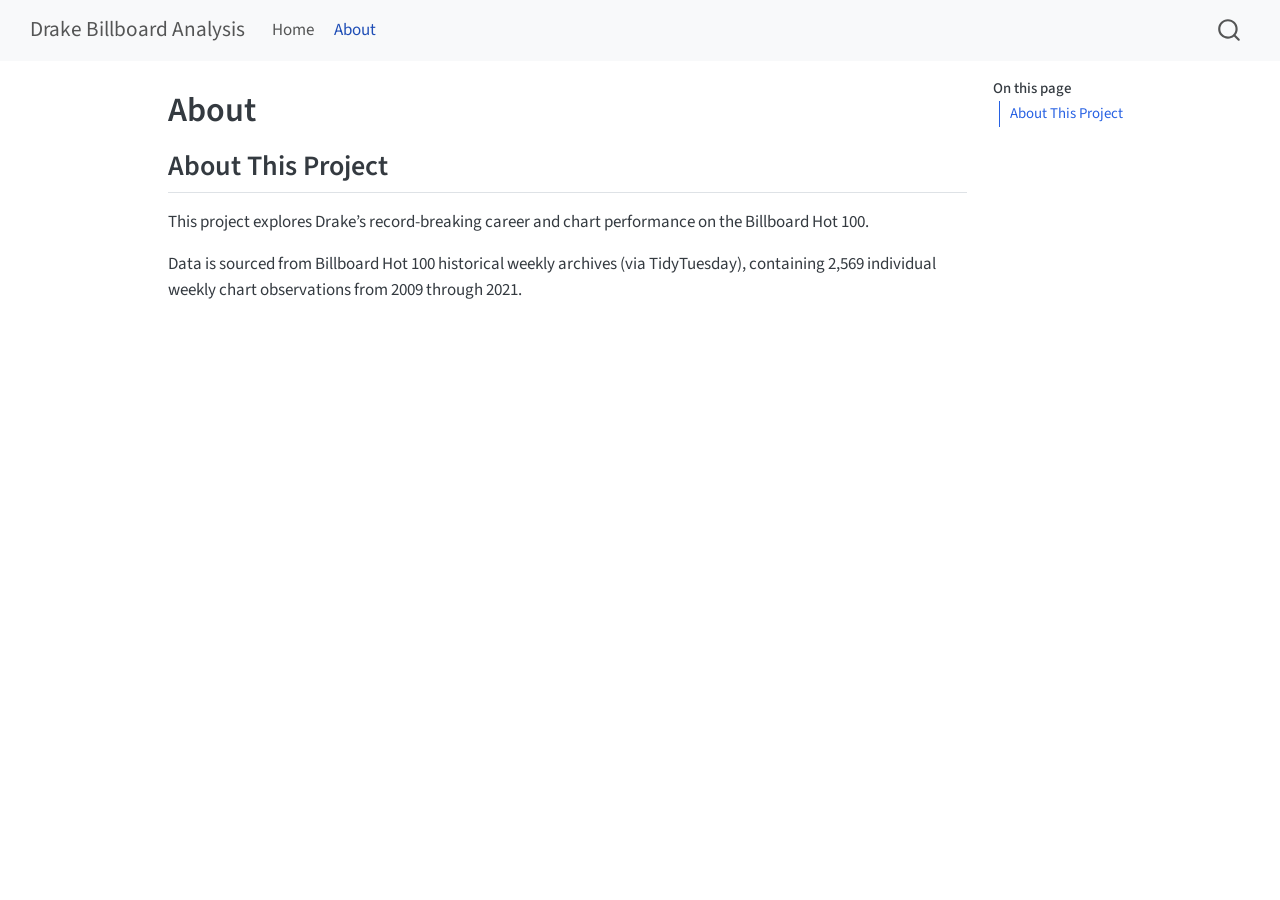
==== about.html @ 7ad4e437 "Built site for gh-pages" ====
<!DOCTYPE html>
<html xmlns="http://www.w3.org/1999/xhtml" lang="en" xml:lang="en"><head>

<meta charset="utf-8">
<meta name="generator" content="quarto-1.10.18">

<meta name="viewport" content="width=device-width, initial-scale=1.0, user-scalable=yes">


<title>About – Drake Billboard Analysis</title>
<style>
/* Default styles provided by pandoc.
** See https://pandoc.org/MANUAL.html#variables-for-html for config info.
*/
span.smallcaps{font-variant: small-caps;}
div.columns{display: flex; gap: 1.5em;}
div.column{flex: auto;}
@media screen {
div.columns{gap: min(4vw, 1.5em);}
div.column{overflow-x: auto;}
}
div.hanging-indent{margin-left: 1.5em; text-indent: -1.5em;}
ul.task-list{list-style: none;}
ul.task-list li input[type="checkbox"] {
  width: 0.8em;
  margin: 0 0.8em 0.2em -1em; /* quarto-specific, see https://github.com/quarto-dev/quarto-cli/issues/4556 */ 
  vertical-align: middle;
}
</style>


<script src="site_libs/quarto-nav/quarto-nav.js"></script>
<script src="site_libs/quarto-nav/headroom.min.js"></script>
<script src="site_libs/clipboard/clipboard.min.js"></script>
<script src="site_libs/quarto-search/autocomplete.umd.js"></script>
<script src="site_libs/quarto-search/fuse.min.js"></script>
<script src="site_libs/quarto-search/quarto-search.js"></script>
<meta name="quarto:offset" content="./">
<script src="site_libs/quarto-html/quarto.js" type="module"></script>
<script src="site_libs/quarto-html/tabsets/tabsets.js" type="module"></script>
<script src="site_libs/quarto-html/popper.min.js"></script>
<script src="site_libs/quarto-html/tippy.umd.min.js"></script>
<script src="site_libs/quarto-html/anchor.min.js"></script>
<link href="site_libs/quarto-html/tippy.css" rel="stylesheet">
<link href="site_libs/quarto-html/quarto-syntax-highlighting-64a204ab8560d761af7679ceaba22944.css" rel="stylesheet" id="quarto-text-highlighting-styles">
<script src="site_libs/bootstrap/bootstrap.min.js"></script>
<link href="site_libs/bootstrap/bootstrap-icons.css" rel="stylesheet">
<link href="site_libs/bootstrap/bootstrap-5453c8eb392fbb9e83e403fa6f01b86a.min.css" rel="stylesheet" append-hash="true" id="quarto-bootstrap" data-mode="light">
<script id="quarto-search-options" type="application/json">{
  "location": "navbar",
  "copy-button": false,
  "collapse-after": 3,
  "panel-placement": "end",
  "type": "overlay",
  "limit": 50,
  "keyboard-shortcut": [
    "f",
    "/",
    "s"
  ],
  "show-item-context": false,
  "language": {
    "search-no-results-text": "No results",
    "search-matching-documents-text": "matching documents",
    "search-copy-link-title": "Copy link to search",
    "search-hide-matches-text": "Hide additional matches",
    "search-more-match-text": "more match in this document",
    "search-more-matches-text": "more matches in this document",
    "search-clear-button-title": "Clear",
    "search-text-placeholder": "",
    "search-detached-cancel-button-title": "Cancel",
    "search-submit-button-title": "Submit",
    "search-label": "Search"
  }
}</script>


</head>

<body class="nav-fixed quarto-light">

<div id="quarto-search-results"></div>
  <header id="quarto-header" class="headroom fixed-top">
    <nav class="navbar navbar-expand-lg " data-bs-theme="dark">
      <div class="navbar-container container-fluid">
      <div class="navbar-brand-container mx-auto">
    <a class="navbar-brand" href="./index.html">
    <span class="navbar-title">Drake Billboard Analysis</span>
    </a>
  </div>
            <div id="quarto-search" class="" title="Search"></div>
          <button class="navbar-toggler" type="button" data-bs-toggle="collapse" data-bs-target="#navbarCollapse" aria-controls="navbarCollapse" role="menu" aria-expanded="false" aria-label="Toggle navigation" onclick="if (window.quartoToggleHeadroom) { window.quartoToggleHeadroom(); }">
  <span class="navbar-toggler-icon"></span>
</button>
          <div class="collapse navbar-collapse" id="navbarCollapse">
            <ul class="navbar-nav navbar-nav-scroll me-auto">
  <li class="nav-item">
    <a class="nav-link" href="./index.html"> 
<span class="menu-text">Home</span></a>
  </li>  
  <li class="nav-item">
    <a class="nav-link active" href="./about.html" aria-current="page"> 
<span class="menu-text">About</span></a>
  </li>  
</ul>
          </div> <!-- /navcollapse -->
            <div class="quarto-navbar-tools">
</div>
      </div> <!-- /container-fluid -->
    </nav>
</header>
<!-- content -->
<div id="quarto-content" class="quarto-container page-columns page-rows-contents page-layout-article page-navbar">
<!-- sidebar -->
<!-- margin-sidebar -->
    <div id="quarto-margin-sidebar" class="sidebar margin-sidebar">
        <nav id="TOC" role="doc-toc" class="toc-active">
    <h2 id="toc-title">On this page</h2>
   
  <ul>
  <li><a href="#about-this-project" id="toc-about-this-project" class="nav-link active" data-scroll-target="#about-this-project">About This Project</a></li>
  </ul>
</nav>
    </div>
<!-- main -->
<main class="content" id="quarto-document-content">

<header id="title-block-header" class="quarto-title-block default">
<div class="quarto-title">
<h1 class="title">About</h1>
</div>



<div class="quarto-title-meta">

    
  
    
  </div>
  


</header>


<section id="about-this-project" class="level2">
<h2 class="anchored" data-anchor-id="about-this-project">About This Project</h2>
<p>This project explores Drake’s record-breaking career and chart performance on the Billboard Hot 100.</p>
<p>Data is sourced from Billboard Hot 100 historical weekly archives (via TidyTuesday), containing 2,569 individual weekly chart observations from 2009 through 2021.</p>


</section>

</main> <!-- /main -->
<script id="quarto-html-after-body" type="application/javascript">
  window.document.addEventListener("DOMContentLoaded", function (event) {
    const icon = "";
    const anchorJS = new window.AnchorJS();
    anchorJS.options = {
      placement: 'right',
      icon: icon
    };
    anchorJS.add('.anchored');
    const isCodeAnnotation = (el) => {
      for (const clz of el.classList) {
        if (clz.startsWith('code-annotation-')) {                     
          return true;
        }
      }
      return false;
    }
    const onCopySuccess = function(e) {
      // button target
      const button = e.trigger;
      // don't keep focus
      button.blur();
      // flash "checked"
      button.classList.add('code-copy-button-checked');
      var currentTitle = button.getAttribute("title");
      button.setAttribute("title", "Copied!");
      let tooltip;
      if (window.bootstrap) {
        button.setAttribute("data-bs-toggle", "tooltip");
        button.setAttribute("data-bs-placement", "left");
        button.setAttribute("data-bs-title", "Copied!");
        tooltip = new bootstrap.Tooltip(button, 
          { trigger: "manual", 
            customClass: "code-copy-button-tooltip",
            offset: [0, -8]});
        tooltip.show();    
      }
      setTimeout(function() {
        if (tooltip) {
          tooltip.hide();
          button.removeAttribute("data-bs-title");
          button.removeAttribute("data-bs-toggle");
          button.removeAttribute("data-bs-placement");
        }
        button.setAttribute("title", currentTitle);
        button.classList.remove('code-copy-button-checked');
      }, 1000);
      // clear code selection
      e.clearSelection();
    }
    const getTextToCopy = function(trigger) {
      const outerScaffold = trigger.parentElement.cloneNode(true);
      const codeEl = outerScaffold.querySelector('code');
      for (const childEl of codeEl.children) {
        if (isCodeAnnotation(childEl)) {
          childEl.remove();
        }
      }
      return codeEl.innerText;
    }
    const clipboard = new window.ClipboardJS('.code-copy-button:not([data-in-quarto-modal])', {
      text: getTextToCopy
    });
    clipboard.on('success', onCopySuccess);
    if (window.document.getElementById('quarto-embedded-source-code-modal')) {
      const clipboardModal = new window.ClipboardJS('.code-copy-button[data-in-quarto-modal]', {
        text: getTextToCopy,
        container: window.document.getElementById('quarto-embedded-source-code-modal')
      });
      clipboardModal.on('success', onCopySuccess);
    }
      var localhostRegex = new RegExp(/^(?:http|https):\/\/localhost\:?[0-9]*\//);
      var mailtoRegex = new RegExp(/^mailto:/);
        var filterRegex = new RegExp('/' + window.location.host + '/');
      var isInternal = (href) => {
          return filterRegex.test(href) || localhostRegex.test(href) || mailtoRegex.test(href);
      }
      // Inspect non-navigation links and adorn them if external
     var links = window.document.querySelectorAll('a[href]:not(.nav-link):not(.navbar-brand):not(.toc-action):not(.sidebar-link):not(.sidebar-item-toggle):not(.pagination-link):not(.no-external):not([aria-hidden]):not(.dropdown-item):not(.quarto-navigation-tool):not(.about-link)');
      for (var i=0; i<links.length; i++) {
        const link = links[i];
        if (!isInternal(link.href)) {
          // undo the damage that might have been done by quarto-nav.js in the case of
          // links that we want to consider external
          if (link.dataset.originalHref !== undefined) {
            link.href = link.dataset.originalHref;
          }
        }
      }
    function tippyHover(el, contentFn, onTriggerFn, onUntriggerFn) {
      const config = {
        allowHTML: true,
        maxWidth: 500,
        delay: 100,
        arrow: false,
        appendTo: function(el) {
            return el.parentElement;
        },
        interactive: true,
        interactiveBorder: 10,
        theme: 'quarto',
        placement: 'bottom-start',
      };
      if (contentFn) {
        config.content = contentFn;
      }
      if (onTriggerFn) {
        config.onTrigger = onTriggerFn;
      }
      if (onUntriggerFn) {
        config.onUntrigger = onUntriggerFn;
      }
      window.tippy(el, config); 
    }
    const noterefs = window.document.querySelectorAll('a[role="doc-noteref"]');
    for (var i=0; i<noterefs.length; i++) {
      const ref = noterefs[i];
      tippyHover(ref, function() {
        // use id or data attribute instead here
        let href = ref.getAttribute('data-footnote-href') || ref.getAttribute('href');
        try { href = new URL(href).hash; } catch {}
        const id = href.replace(/^#\/?/, "");
        const note = window.document.getElementById(id);
        if (note) {
          return note.innerHTML;
        } else {
          return "";
        }
      });
    }
    const xrefs = window.document.querySelectorAll('a.quarto-xref');
    const processXRef = (id, note) => {
      // Strip column container classes
      const stripColumnClz = (el) => {
        el.classList.remove("page-full", "page-columns");
        if (el.children) {
          for (const child of el.children) {
            stripColumnClz(child);
          }
        }
      }
      stripColumnClz(note)
      if (id === null || id.startsWith('sec-')) {
        // Special case sections, only their first couple elements
        const container = document.createElement("div");
        if (note.children && note.children.length > 2) {
          container.appendChild(note.children[0].cloneNode(true));
          for (let i = 1; i < note.children.length; i++) {
            const child = note.children[i];
            if (child.tagName === "P" && child.innerText === "") {
              continue;
            } else {
              container.appendChild(child.cloneNode(true));
              break;
            }
          }
          if (window.Quarto?.typesetMath) {
            window.Quarto.typesetMath(container);
          }
          return container.innerHTML
        } else {
          if (window.Quarto?.typesetMath) {
            window.Quarto.typesetMath(note);
          }
          return note.innerHTML;
        }
      } else {
        // Remove any anchor links if they are present
        const anchorLink = note.querySelector('a.anchorjs-link');
        if (anchorLink) {
          anchorLink.remove();
        }
        if (window.Quarto?.typesetMath) {
          window.Quarto.typesetMath(note);
        }
        if (note.classList.contains("callout")) {
          return note.outerHTML;
        } else {
          return note.innerHTML;
        }
      }
    }
    for (var i=0; i<xrefs.length; i++) {
      const xref = xrefs[i];
      tippyHover(xref, undefined, function(instance) {
        instance.disable();
        let url = xref.getAttribute('href');
        let hash = undefined; 
        if (url.startsWith('#')) {
          hash = url;
        } else {
          try { hash = new URL(url).hash; } catch {}
        }
        if (hash) {
          const id = hash.replace(/^#\/?/, "");
          const note = window.document.getElementById(id);
          if (note !== null) {
            try {
              const html = processXRef(id, note.cloneNode(true));
              instance.setContent(html);
            } finally {
              instance.enable();
              instance.show();
            }
          } else {
            // See if we can fetch this
            fetch(url.split('#')[0])
            .then(res => res.text())
            .then(html => {
              const parser = new DOMParser();
              const htmlDoc = parser.parseFromString(html, "text/html");
              const note = htmlDoc.getElementById(id);
              if (note !== null) {
                const html = processXRef(id, note);
                instance.setContent(html);
              } 
            }).finally(() => {
              instance.enable();
              instance.show();
            });
          }
        } else {
          // See if we can fetch a full url (with no hash to target)
          // This is a special case and we should probably do some content thinning / targeting
          fetch(url)
          .then(res => res.text())
          .then(html => {
            const parser = new DOMParser();
            const htmlDoc = parser.parseFromString(html, "text/html");
            const note = htmlDoc.querySelector('main.content');
            if (note !== null) {
              // This should only happen for chapter cross references
              // (since there is no id in the URL)
              // remove the first header
              if (note.children.length > 0 && note.children[0].tagName === "HEADER") {
                note.children[0].remove();
              }
              const html = processXRef(null, note);
              instance.setContent(html);
            } 
          }).finally(() => {
            instance.enable();
            instance.show();
          });
        }
      }, function(instance) {
      });
    }
        let selectedAnnoteEl;
        const selectorForAnnotation = ( cell, annotation) => {
          let cellAttr = 'data-code-cell="' + cell + '"';
          let lineAttr = 'data-code-annotation="' +  annotation + '"';
          const selector = 'span[' + cellAttr + '][' + lineAttr + ']';
          return selector;
        }
        const selectCodeLines = (annoteEl) => {
          const doc = window.document;
          const targetCell = annoteEl.getAttribute("data-target-cell");
          const targetAnnotation = annoteEl.getAttribute("data-target-annotation");
          const annoteSpan = window.document.querySelector(selectorForAnnotation(targetCell, targetAnnotation));
          const lines = annoteSpan.getAttribute("data-code-lines").split(",");
          const lineIds = lines.map((line) => {
            return targetCell + "-" + line;
          })
          let top = null;
          let height = null;
          let parent = null;
          if (lineIds.length > 0) {
              //compute the position of the single el (top and bottom and make a div)
              const el = window.document.getElementById(lineIds[0]);
              top = el.offsetTop;
              height = el.offsetHeight;
              parent = el.parentElement.parentElement;
            if (lineIds.length > 1) {
              const lastEl = window.document.getElementById(lineIds[lineIds.length - 1]);
              const bottom = lastEl.offsetTop + lastEl.offsetHeight;
              height = bottom - top;
            }
            if (top !== null && height !== null && parent !== null) {
              // cook up a div (if necessary) and position it 
              let div = window.document.getElementById("code-annotation-line-highlight");
              if (div === null) {
                div = window.document.createElement("div");
                div.setAttribute("id", "code-annotation-line-highlight");
                div.style.position = 'absolute';
                parent.appendChild(div);
              }
              div.style.top = top - 2 + "px";
              div.style.height = height + 4 + "px";
              div.style.left = 0;
              let gutterDiv = window.document.getElementById("code-annotation-line-highlight-gutter");
              if (gutterDiv === null) {
                gutterDiv = window.document.createElement("div");
                gutterDiv.setAttribute("id", "code-annotation-line-highlight-gutter");
                gutterDiv.style.position = 'absolute';
                const codeCell = window.document.getElementById(targetCell);
                const gutter = codeCell.querySelector('.code-annotation-gutter');
                gutter.appendChild(gutterDiv);
              }
              gutterDiv.style.top = top - 2 + "px";
              gutterDiv.style.height = height + 4 + "px";
            }
            selectedAnnoteEl = annoteEl;
          }
        };
        const unselectCodeLines = () => {
          const elementsIds = ["code-annotation-line-highlight", "code-annotation-line-highlight-gutter"];
          elementsIds.forEach((elId) => {
            const div = window.document.getElementById(elId);
            if (div) {
              div.remove();
            }
          });
          selectedAnnoteEl = undefined;
        };
          // Handle positioning of the toggle
      window.addEventListener(
        "resize",
        throttle(() => {
          elRect = undefined;
          if (selectedAnnoteEl) {
            selectCodeLines(selectedAnnoteEl);
          }
        }, 10)
      );
      function throttle(fn, ms) {
      let throttle = false;
      let timer;
        return (...args) => {
          if(!throttle) { // first call gets through
              fn.apply(this, args);
              throttle = true;
          } else { // all the others get throttled
              if(timer) clearTimeout(timer); // cancel #2
              timer = setTimeout(() => {
                fn.apply(this, args);
                timer = throttle = false;
              }, ms);
          }
        };
      }
        // Attach click handler to the DT
        const annoteDls = window.document.querySelectorAll('dt[data-target-cell]');
        for (const annoteDlNode of annoteDls) {
          annoteDlNode.addEventListener('click', (event) => {
            const clickedEl = event.target;
            if (clickedEl !== selectedAnnoteEl) {
              unselectCodeLines();
              const activeEl = window.document.querySelector('dt[data-target-cell].code-annotation-active');
              if (activeEl) {
                activeEl.classList.remove('code-annotation-active');
              }
              selectCodeLines(clickedEl);
              clickedEl.classList.add('code-annotation-active');
            } else {
              // Unselect the line
              unselectCodeLines();
              clickedEl.classList.remove('code-annotation-active');
            }
          });
        }
    const findCites = (el) => {
      const parentEl = el.parentElement;
      if (parentEl) {
        const cites = parentEl.dataset.cites;
        if (cites) {
          return {
            el,
            cites: cites.split(' ')
          };
        } else {
          return findCites(el.parentElement)
        }
      } else {
        return undefined;
      }
    };
    var bibliorefs = window.document.querySelectorAll('a[role="doc-biblioref"]');
    for (var i=0; i<bibliorefs.length; i++) {
      const ref = bibliorefs[i];
      const citeInfo = findCites(ref);
      if (citeInfo) {
        tippyHover(citeInfo.el, function() {
          var popup = window.document.createElement('div');
          citeInfo.cites.forEach(function(cite) {
            var citeDiv = window.document.createElement('div');
            citeDiv.classList.add('hanging-indent');
            citeDiv.classList.add('csl-entry');
            var biblioDiv = window.document.getElementById('ref-' + cite);
            if (biblioDiv) {
              citeDiv.innerHTML = biblioDiv.innerHTML;
            }
            popup.appendChild(citeDiv);
          });
          return popup.innerHTML;
        });
      }
    }
  });
  </script>
</div> <!-- /content -->




</body></html>
---- site_libs/quarto-html/tippy.css ----
.tippy-box[data-animation=fade][data-state=hidden]{opacity:0}[data-tippy-root]{max-width:calc(100vw - 10px)}.tippy-box{position:relative;background-color:#333;color:#fff;border-radius:4px;font-size:14px;line-height:1.4;white-space:normal;outline:0;transition-property:transform,visibility,opacity}.tippy-box[data-placement^=top]>.tippy-arrow{bottom:0}.tippy-box[data-placement^=top]>.tippy-arrow:before{bottom:-7px;left:0;border-width:8px 8px 0;border-top-color:initial;transform-origin:center top}.tippy-box[data-placement^=bottom]>.tippy-arrow{top:0}.tippy-box[data-placement^=bottom]>.tippy-arrow:before{top:-7px;left:0;border-width:0 8px 8px;border-bottom-color:initial;transform-origin:center bottom}.tippy-box[data-placement^=left]>.tippy-arrow{right:0}.tippy-box[data-placement^=left]>.tippy-arrow:before{border-width:8px 0 8px 8px;border-left-color:initial;right:-7px;transform-origin:center left}.tippy-box[data-placement^=right]>.tippy-arrow{left:0}.tippy-box[data-placement^=right]>.tippy-arrow:before{left:-7px;border-width:8px 8px 8px 0;border-right-color:initial;transform-origin:center right}.tippy-box[data-inertia][data-state=visible]{transition-timing-function:cubic-bezier(.54,1.5,.38,1.11)}.tippy-arrow{width:16px;height:16px;color:#333}.tippy-arrow:before{content:"";position:absolute;border-color:transparent;border-style:solid}.tippy-content{position:relative;padding:5px 9px;z-index:1}
---- site_libs/quarto-html/quarto-syntax-highlighting-64a204ab8560d761af7679ceaba22944.css ----
/* quarto syntax highlight colors */
:root {
  --quarto-hl-ot-color: #003B4F;
  --quarto-hl-at-color: #657422;
  --quarto-hl-ss-color: #20794D;
  --quarto-hl-an-color: #5E5E5E;
  --quarto-hl-fu-color: #4758AB;
  --quarto-hl-st-color: #20794D;
  --quarto-hl-cf-color: #003B4F;
  --quarto-hl-op-color: #5E5E5E;
  --quarto-hl-er-color: #AD0000;
  --quarto-hl-bn-color: #AD0000;
  --quarto-hl-al-color: #AD0000;
  --quarto-hl-va-color: #111111;
  --quarto-hl-bu-color: inherit;
  --quarto-hl-ex-color: inherit;
  --quarto-hl-pp-color: #AD0000;
  --quarto-hl-in-color: #5E5E5E;
  --quarto-hl-vs-color: #20794D;
  --quarto-hl-wa-color: #5E5E5E;
  --quarto-hl-do-color: #5E5E5E;
  --quarto-hl-im-color: #00769E;
  --quarto-hl-ch-color: #20794D;
  --quarto-hl-dt-color: #AD0000;
  --quarto-hl-fl-color: #AD0000;
  --quarto-hl-co-color: #5E5E5E;
  --quarto-hl-cv-color: #5E5E5E;
  --quarto-hl-cn-color: #8f5902;
  --quarto-hl-sc-color: #5E5E5E;
  --quarto-hl-dv-color: #AD0000;
  --quarto-hl-kw-color: #003B4F;
}

/* other quarto variables */
:root {
  --quarto-font-monospace: SFMono-Regular, Menlo, Monaco, Consolas, "Liberation Mono", "Courier New", monospace;
}

/* syntax highlight based on Pandoc's rules */
pre > code.sourceCode > span {
  color: #003B4F;
}

code.sourceCode > span {
  color: #003B4F;
}

div.sourceCode,
div.sourceCode pre.sourceCode {
  color: #003B4F;
}

/* Normal */
code span {
  color: #003B4F;
}

/* Alert */
code span.al {
  color: #AD0000;
  font-style: inherit;
}

/* Annotation */
code span.an {
  color: #5E5E5E;
  font-style: inherit;
}

/* Attribute */
code span.at {
  color: #657422;
  font-style: inherit;
}

/* BaseN */
code span.bn {
  color: #AD0000;
  font-style: inherit;
}

/* BuiltIn */
code span.bu {
  font-style: inherit;
}

/* ControlFlow */
code span.cf {
  color: #003B4F;
  font-weight: bold;
  font-style: inherit;
}

/* Char */
code span.ch {
  color: #20794D;
  font-style: inherit;
}

/* Constant */
code span.cn {
  color: #8f5902;
  font-style: inherit;
}

/* Comment */
code span.co {
  color: #5E5E5E;
  font-style: inherit;
}

/* CommentVar */
code span.cv {
  color: #5E5E5E;
  font-style: italic;
}

/* Documentation */
code span.do {
  color: #5E5E5E;
  font-style: italic;
}

/* DataType */
code span.dt {
  color: #AD0000;
  font-style: inherit;
}

/* DecVal */
code span.dv {
  color: #AD0000;
  font-style: inherit;
}

/* Error */
code span.er {
  color: #AD0000;
  font-style: inherit;
}

/* Extension */
code span.ex {
  font-style: inherit;
}

/* Float */
code span.fl {
  color: #AD0000;
  font-style: inherit;
}

/* Function */
code span.fu {
  color: #4758AB;
  font-style: inherit;
}

/* Import */
code span.im {
  color: #00769E;
  font-style: inherit;
}

/* Information */
code span.in {
  color: #5E5E5E;
  font-style: inherit;
}

/* Keyword */
code span.kw {
  color: #003B4F;
  font-weight: bold;
  font-style: inherit;
}

/* Operator */
code span.op {
  color: #5E5E5E;
  font-style: inherit;
}

/* Other */
code span.ot {
  color: #003B4F;
  font-style: inherit;
}

/* Preprocessor */
code span.pp {
  color: #AD0000;
  font-style: inherit;
}

/* SpecialChar */
code span.sc {
  color: #5E5E5E;
  font-style: inherit;
}

/* SpecialString */
code span.ss {
  color: #20794D;
  font-style: inherit;
}

/* String */
code span.st {
  color: #20794D;
  font-style: inherit;
}

/* Variable */
code span.va {
  color: #111111;
  font-style: inherit;
}

/* VerbatimString */
code span.vs {
  color: #20794D;
  font-style: inherit;
}

/* Warning */
code span.wa {
  color: #5E5E5E;
  font-style: italic;
}

.prevent-inlining {
  content: "</";
}

/*# sourceMappingURL=9d8d5bb603a83b8298b89080a598c93b.css.map */
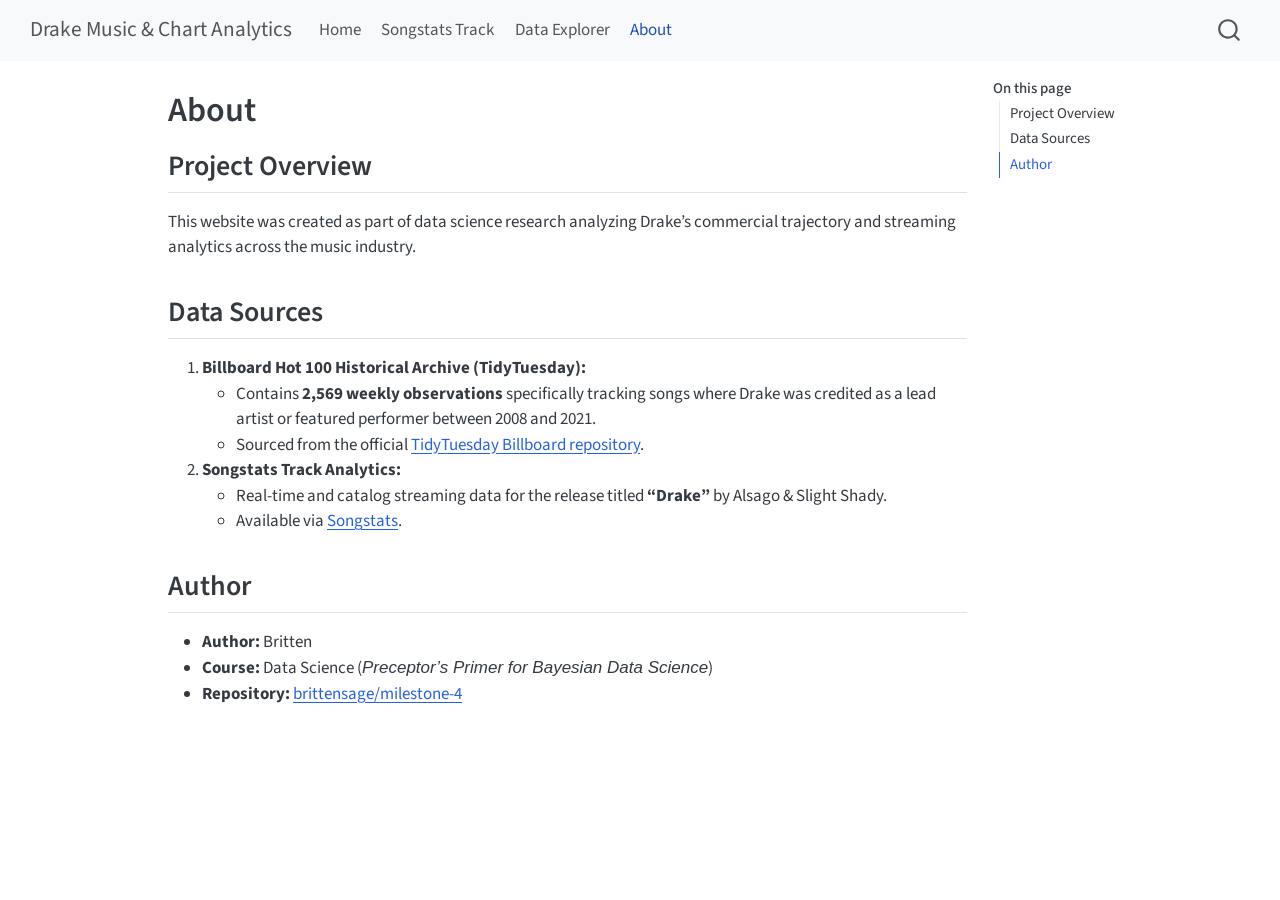
==== commit 2f22185d: "Built site for gh-pages" ====
--- a/about.html
+++ b/about.html
@@ -7,7 +7,7 @@
 <meta name="viewport" content="width=device-width, initial-scale=1.0, user-scalable=yes">
 
 
-<title>About – Drake Billboard Analysis</title>
+<title>About – Drake Music &amp; Chart Analytics</title>
 <style>
 /* Default styles provided by pandoc.
 ** See https://pandoc.org/MANUAL.html#variables-for-html for config info.
@@ -75,6 +75,7 @@
 }</script>
 
 
+<link rel="stylesheet" href="styles.css">
 </head>
 
 <body class="nav-fixed quarto-light">
@@ -85,7 +86,7 @@
       <div class="navbar-container container-fluid">
       <div class="navbar-brand-container mx-auto">
     <a class="navbar-brand" href="./index.html">
-    <span class="navbar-title">Drake Billboard Analysis</span>
+    <span class="navbar-title">Drake Music &amp; Chart Analytics</span>
     </a>
   </div>
             <div id="quarto-search" class="" title="Search"></div>
@@ -97,6 +98,14 @@
   <li class="nav-item">
     <a class="nav-link" href="./index.html"> 
 <span class="menu-text">Home</span></a>
+  </li>  
+  <li class="nav-item">
+    <a class="nav-link" href="./songstats.html"> 
+<span class="menu-text">Songstats Track</span></a>
+  </li>  
+  <li class="nav-item">
+    <a class="nav-link" href="./data.html"> 
+<span class="menu-text">Data Explorer</span></a>
   </li>  
   <li class="nav-item">
     <a class="nav-link active" href="./about.html" aria-current="page"> 
@@ -118,7 +127,9 @@
     <h2 id="toc-title">On this page</h2>
    
   <ul>
-  <li><a href="#about-this-project" id="toc-about-this-project" class="nav-link active" data-scroll-target="#about-this-project">About This Project</a></li>
+  <li><a href="#project-overview" id="toc-project-overview" class="nav-link active" data-scroll-target="#project-overview">Project Overview</a></li>
+  <li><a href="#data-sources" id="toc-data-sources" class="nav-link" data-scroll-target="#data-sources">Data Sources</a></li>
+  <li><a href="#author" id="toc-author" class="nav-link" data-scroll-target="#author">Author</a></li>
   </ul>
 </nav>
     </div>
@@ -144,10 +155,32 @@
 </header>
 
 
-<section id="about-this-project" class="level2">
-<h2 class="anchored" data-anchor-id="about-this-project">About This Project</h2>
-<p>This project explores Drake’s record-breaking career and chart performance on the Billboard Hot 100.</p>
-<p>Data is sourced from Billboard Hot 100 historical weekly archives (via TidyTuesday), containing 2,569 individual weekly chart observations from 2009 through 2021.</p>
+<section id="project-overview" class="level2">
+<h2 class="anchored" data-anchor-id="project-overview">Project Overview</h2>
+<p>This website was created as part of data science research analyzing Drake’s commercial trajectory and streaming analytics across the music industry.</p>
+</section>
+<section id="data-sources" class="level2">
+<h2 class="anchored" data-anchor-id="data-sources">Data Sources</h2>
+<ol type="1">
+<li><strong>Billboard Hot 100 Historical Archive (TidyTuesday):</strong>
+<ul>
+<li>Contains <strong>2,569 weekly observations</strong> specifically tracking songs where Drake was credited as a lead artist or featured performer between 2008 and 2021.</li>
+<li>Sourced from the official <a href="https://github.com/rfordatascience/tidytuesday/tree/master/data/2021/2021-09-14">TidyTuesday Billboard repository</a>.</li>
+</ul></li>
+<li><strong>Songstats Track Analytics:</strong>
+<ul>
+<li>Real-time and catalog streaming data for the release titled <strong>“Drake”</strong> by Alsago &amp; Slight Shady.</li>
+<li>Available via <a href="https://songstats.com/track/ul9j1yr4/drake">Songstats</a>.</li>
+</ul></li>
+</ol>
+</section>
+<section id="author" class="level2">
+<h2 class="anchored" data-anchor-id="author">Author</h2>
+<ul>
+<li><strong>Author:</strong> Britten</li>
+<li><strong>Course:</strong> Data Science (<em>Preceptor’s Primer for Bayesian Data Science</em>)</li>
+<li><strong>Repository:</strong> <a href="https://github.com/brittensage/milestone-4">brittensage/milestone-4</a></li>
+</ul>
 
 
 </section>
@@ -226,7 +259,7 @@
     }
       var localhostRegex = new RegExp(/^(?:http|https):\/\/localhost\:?[0-9]*\//);
       var mailtoRegex = new RegExp(/^mailto:/);
-        var filterRegex = new RegExp('/' + window.location.host + '/');
+        var filterRegex = new RegExp("https:\/\/brittensage\.github\.io\/milestone-4\/");
       var isInternal = (href) => {
           return filterRegex.test(href) || localhostRegex.test(href) || mailtoRegex.test(href);
       }
--- a/styles.css
+++ b/styles.css
@@ -0,0 +1,78 @@
+/* Custom neat styling for Drake Milestone 4 */
+
+.stat-grid {
+  display: grid;
+  grid-template-columns: repeat(auto-fit, minmax(200px, 1fr));
+  gap: 1.25rem;
+  margin: 1.5rem 0 2rem 0;
+}
+
+.stat-card {
+  background: #f8fafc;
+  border: 1px solid #e2e8f0;
+  border-radius: 10px;
+  padding: 1.25rem;
+  text-align: center;
+  box-shadow: 0 1px 3px rgba(0, 0, 0, 0.05);
+  transition: transform 0.15s ease, box-shadow 0.15s ease;
+}
+
+.stat-card:hover {
+  transform: translateY(-2px);
+  box-shadow: 0 4px 6px -1px rgba(0, 0, 0, 0.1);
+}
+
+.stat-number {
+  font-size: 2.25rem;
+  font-weight: 700;
+  color: #1e40af;
+  line-height: 1.2;
+}
+
+.stat-label {
+  font-size: 0.875rem;
+  font-weight: 600;
+  color: #64748b;
+  text-transform: uppercase;
+  letter-spacing: 0.05em;
+  margin-top: 0.35rem;
+}
+
+.track-card {
+  display: flex;
+  flex-direction: row;
+  align-items: center;
+  gap: 1.5rem;
+  background: #ffffff;
+  border: 1px solid #e2e8f0;
+  border-radius: 12px;
+  padding: 1.5rem;
+  box-shadow: 0 2px 4px rgba(0, 0, 0, 0.05);
+  margin-top: 1.25rem;
+}
+
+@media (max-width: 640px) {
+  .track-card {
+    flex-direction: column;
+    text-align: center;
+  }
+}
+
+.track-art {
+  width: 130px;
+  height: 130px;
+  border-radius: 8px;
+  object-fit: cover;
+  box-shadow: 0 4px 8px rgba(0, 0, 0, 0.15);
+}
+
+.badge-tag {
+  display: inline-block;
+  padding: 0.25rem 0.6rem;
+  border-radius: 9999px;
+  font-size: 0.75rem;
+  font-weight: 600;
+  background-color: #dbeafe;
+  color: #1e40af;
+  margin-right: 0.5rem;
+}
